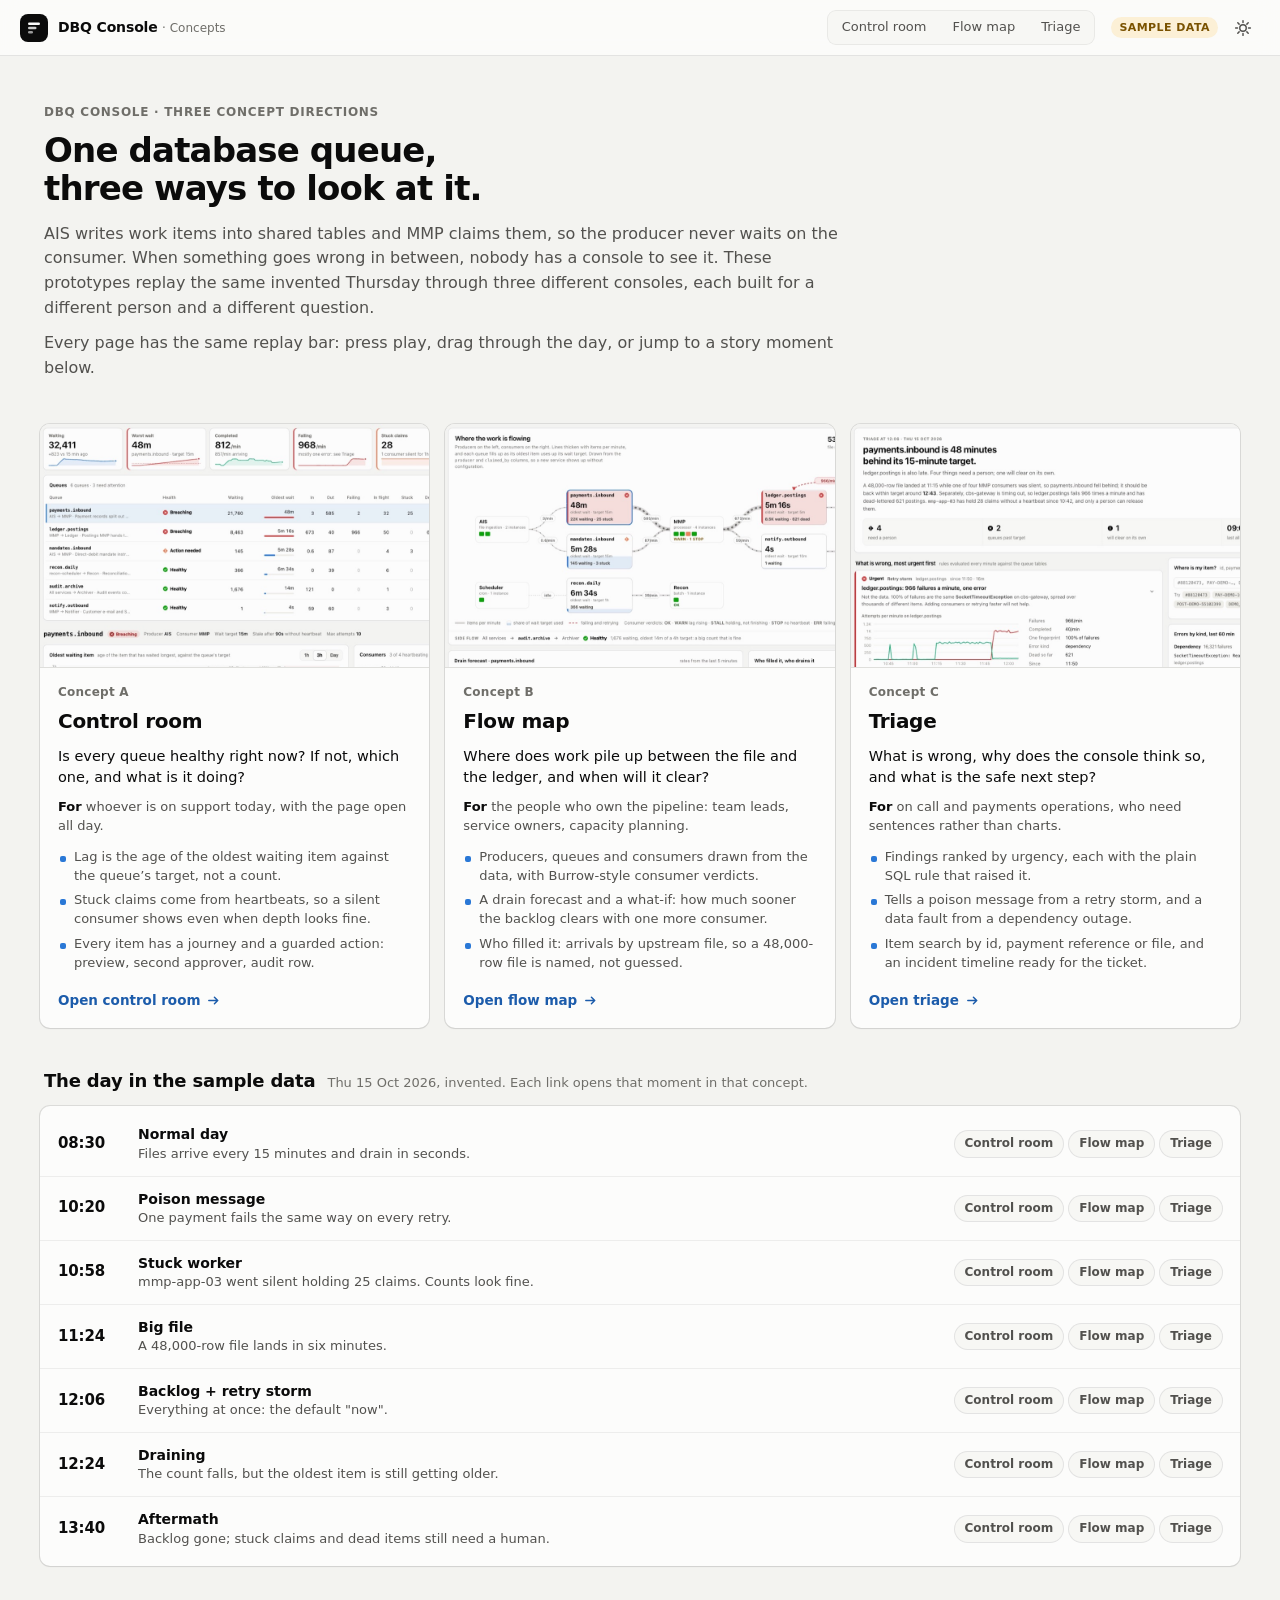
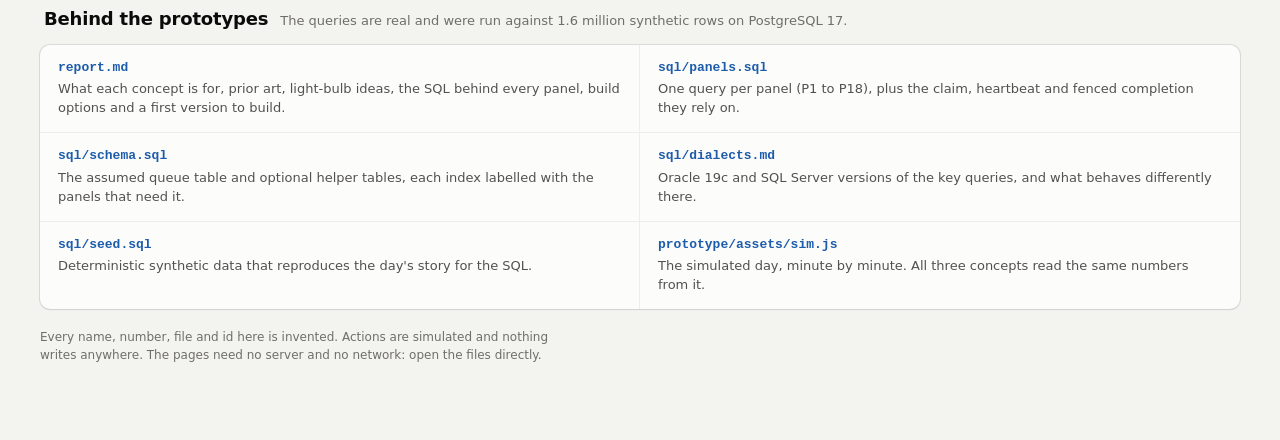
==== index.html @ be5555a3 "feat: publish DBQ dashboard prototype" ====
<!doctype html>
<html lang="en">
<head>
<meta charset="utf-8">
<meta name="viewport" content="width=device-width, initial-scale=1">
<title>DBQ Console Concepts</title>
<script>try { var t = localStorage.getItem('dbq-theme'); if (t) document.documentElement.dataset.theme = t; } catch (e) {}</script>
<link rel="stylesheet" href="assets/dbq.css">
<style>
  .page { max-width: 1240px; }
  .hero { padding: 28px 4px 8px; max-width: 820px; }
  .eyebrow { font-size: 12px; font-weight: 620; letter-spacing: 0.06em; text-transform: uppercase; color: var(--ink-3); margin: 0 0 10px; }
  .hero h1 { font-size: 34px; line-height: 1.12; letter-spacing: -0.025em; font-weight: 680; margin: 0 0 14px; text-wrap: balance; }
  .lede { font-size: 16px; line-height: 1.55; color: var(--ink-2); margin: 0 0 10px; }
  .lede code, .row-d code { font-family: var(--mono); font-size: 0.9em; }

  .concepts { display: grid; grid-template-columns: repeat(3, minmax(0, 1fr)); gap: 16px; margin-top: 26px; }
  .concept { display: flex; flex-direction: column; overflow: hidden; color: var(--ink); }
  .concept:hover { text-decoration: none; box-shadow: var(--shadow-pop); }
  .concept:focus-visible { outline: 2px solid var(--accent); outline-offset: 2px; }
  .thumb { position: relative; aspect-ratio: 16 / 10; background: var(--surface-2); border-bottom: 1px solid var(--line); overflow: hidden; }
  .thumb img { position: absolute; inset: 0; width: 100%; height: 100%; object-fit: cover; object-position: top left; display: block; }
  .thumb .t-dark { display: none; }
  :root[data-theme="dark"] .thumb .t-dark { display: block; }
  :root[data-theme="dark"] .thumb .t-light { display: none; }
  @media (prefers-color-scheme: dark) {
    :root:where(:not([data-theme="light"])) .thumb .t-dark { display: block; }
    :root:where(:not([data-theme="light"])) .thumb .t-light { display: none; }
  }
  .c-body { padding: 16px 18px 18px; display: flex; flex-direction: column; gap: 10px; flex: 1; }
  .c-tag { font-size: 12px; font-weight: 620; color: var(--ink-3); letter-spacing: 0.02em; }
  .c-name { font-size: 20px; font-weight: 670; letter-spacing: -0.015em; margin: -4px 0 0; }
  .c-q { font-size: 14.5px; line-height: 1.45; margin: 0; color: var(--ink); }
  .c-for { font-size: 13px; color: var(--ink-2); margin: 0; line-height: 1.45; }
  .c-for b { color: var(--ink); font-weight: 600; }
  .c-list { margin: 2px 0 0; padding: 0; list-style: none; display: flex; flex-direction: column; gap: 6px; }
  .c-list li { position: relative; padding-left: 16px; font-size: 13px; line-height: 1.45; color: var(--ink-2); }
  .c-list li::before { content: ""; position: absolute; left: 2px; top: 0.6em; width: 6px; height: 6px; border-radius: 2px; background: var(--accent); }
  .c-open { margin-top: auto; padding-top: 8px; display: inline-flex; align-items: center; gap: 6px; font-size: 13.5px; font-weight: 620; color: var(--accent-ink); }
  .c-open svg { width: 15px; height: 15px; transition: transform .15s; }
  .concept:hover .c-open svg { transform: translateX(3px); }

  .sec-h { display: flex; align-items: baseline; gap: 12px; flex-wrap: wrap; margin: 40px 4px 12px; }
  .sec-h h2 { font-size: 18px; font-weight: 660; letter-spacing: -0.01em; margin: 0; }
  .sec-h p { margin: 0; font-size: 13px; color: var(--ink-3); }

  .story { padding: 6px 0; }
  .moment { display: grid; grid-template-columns: 64px minmax(0, 1fr) auto; gap: 4px 16px; align-items: center; padding: 12px 18px; border-top: 1px solid var(--line-2); }
  .moment:first-child { border-top: 0; }
  .m-time { font-size: 15px; font-weight: 650; font-variant-numeric: tabular-nums; letter-spacing: -0.01em; }
  .m-label { font-size: 14px; font-weight: 620; }
  .m-blurb { font-size: 13px; color: var(--ink-2); line-height: 1.45; }
  .m-links { display: flex; gap: 6px; }
  .m-links a { font-size: 12px; font-weight: 560; padding: 4px 10px; border-radius: 999px; color: var(--ink-2); background: var(--surface-2); box-shadow: 0 0 0 1px var(--line); white-space: nowrap; }
  .m-links a:hover { text-decoration: none; color: var(--ink); background: var(--surface-3); }

  .files { display: grid; grid-template-columns: repeat(2, minmax(0, 1fr)); gap: 0; }
  .file { display: flex; flex-direction: column; gap: 3px; padding: 14px 18px; border-top: 1px solid var(--line-2); color: var(--ink); }
  .file:nth-child(-n+2) { border-top: 0; }
  .file:nth-child(odd) { border-right: 1px solid var(--line-2); }
  .file:hover { text-decoration: none; background: var(--surface-2); }
  .f-name { font-family: var(--mono); font-size: 13px; font-weight: 600; color: var(--accent-ink); }
  .f-d { font-size: 13px; color: var(--ink-2); line-height: 1.45; }

  @media (max-width: 1020px) {
    .concepts { grid-template-columns: minmax(0, 1fr); max-width: 640px; }
  }
  @media (max-width: 760px) {
    .hero { padding-top: 12px; }
    .hero h1 { font-size: 27px; }
    .lede { font-size: 15px; }
    .moment { grid-template-columns: 52px minmax(0, 1fr); padding: 12px 14px; }
    .m-links { grid-column: 2; margin-top: 4px; flex-wrap: wrap; }
    .files { grid-template-columns: minmax(0, 1fr); }
    .file:nth-child(2) { border-top: 1px solid var(--line-2); }
    .file:nth-child(odd) { border-right: 0; }
    .file { padding: 12px 14px; }
  }
</style>
</head>
<body>
<main class="page" id="main">
  <section class="hero">
    <p class="eyebrow">DBQ Console · three concept directions</p>
    <h1>One database queue, three ways to look at it.</h1>
    <p class="lede">AIS writes work items into shared tables and MMP claims them, so the producer never waits on the consumer. When something goes wrong in between, nobody has a console to see it. These prototypes replay the same invented Thursday through three different consoles, each built for a different person and a different question.</p>
    <p class="lede">Every page has the same replay bar: press play, drag through the day, or jump to a story moment below.</p>
  </section>

  <section class="concepts" id="concepts" aria-label="Concepts"></section>

  <div class="sec-h"><h2>The day in the sample data</h2><p>Thu 15 Oct 2026, invented. Each link opens that moment in that concept.</p></div>
  <section class="card story" id="story" aria-label="Story moments"></section>

  <div class="sec-h"><h2>Behind the prototypes</h2><p>The queries are real and were run against 1.6 million synthetic rows on PostgreSQL 17.</p></div>
  <section class="card files" aria-label="Files">
    <a class="file" href="report.md"><span class="f-name">report.md</span><span class="f-d">What each concept is for, prior art, light-bulb ideas, the SQL behind every panel, build options and a first version to build.</span></a>
    <a class="file" href="sql/panels.sql"><span class="f-name">sql/panels.sql</span><span class="f-d">One query per panel (P1 to P18), plus the claim, heartbeat and fenced completion they rely on.</span></a>
    <a class="file" href="sql/schema.sql"><span class="f-name">sql/schema.sql</span><span class="f-d">The assumed queue table and optional helper tables, each index labelled with the panels that need it.</span></a>
    <a class="file" href="sql/dialects.md"><span class="f-name">sql/dialects.md</span><span class="f-d">Oracle 19c and SQL Server versions of the key queries, and what behaves differently there.</span></a>
    <a class="file" href="sql/seed.sql"><span class="f-name">sql/seed.sql</span><span class="f-d">Deterministic synthetic data that reproduces the day's story for the SQL.</span></a>
    <a class="file" href="assets/sim.js"><span class="f-name">prototype/assets/sim.js</span><span class="f-d">The simulated day, minute by minute. All three concepts read the same numbers from it.</span></a>
  </section>

  <p class="footnote" style="margin-top:20px">Every name, number, file and id here is invented. Actions are simulated and nothing writes anywhere. The pages need no server and no network: open the files directly.</p>
</main>

<script src="assets/sim.js"></script>
<script src="assets/ui.js"></script>
<script>
(function () {
  var D = window.DBQ, U = window.DBQUI, esc = U.esc;

  var CONCEPTS = [
    { id: 'console', href: 'console.html', tag: 'Concept A', name: 'Control room',
      q: 'Is every queue healthy right now? If not, which one, and what is it doing?',
      who: 'whoever is on support today, with the page open all day.',
      points: ['Lag is the age of the oldest waiting item against the queue’s target, not a count.',
               'Stuck claims come from heartbeats, so a silent consumer shows even when depth looks fine.',
               'Every item has a journey and a guarded action: preview, second approver, audit row.'] },
    { id: 'flow', href: 'flow.html', tag: 'Concept B', name: 'Flow map',
      q: 'Where does work pile up between the file and the ledger, and when will it clear?',
      who: 'the people who own the pipeline: team leads, service owners, capacity planning.',
      points: ['Producers, queues and consumers drawn from the data, with Burrow-style consumer verdicts.',
               'A drain forecast and a what-if: how much sooner the backlog clears with one more consumer.',
               'Who filled it: arrivals by upstream file, so a 48,000-row file is named, not guessed.'] },
    { id: 'triage', href: 'triage.html', tag: 'Concept C', name: 'Triage',
      q: 'What is wrong, why does the console think so, and what is the safe next step?',
      who: 'on call and payments operations, who need sentences rather than charts.',
      points: ['Findings ranked by urgency, each with the plain SQL rule that raised it.',
               'Tells a poison message from a retry storm, and a data fault from a dependency outage.',
               'Item search by id, payment reference or file, and an incident timeline ready for the ticket.'] }
  ];

  U.$('#concepts').innerHTML = CONCEPTS.map(function (c) {
    return '<a class="card concept" href="' + c.href + '">' +
      '<div class="thumb"><img class="t-light" src="assets/thumb-' + c.id + '-light.jpg" alt="" width="960" height="600" loading="lazy">' +
      '<img class="t-dark" src="assets/thumb-' + c.id + '-dark.jpg" alt="" width="960" height="600" loading="lazy"></div>' +
      '<div class="c-body"><span class="c-tag">' + esc(c.tag) + '</span><h2 class="c-name">' + esc(c.name) + '</h2>' +
      '<p class="c-q">' + esc(c.q) + '</p>' +
      '<p class="c-for"><b>For</b> ' + esc(c.who) + '</p>' +
      '<ul class="c-list">' + c.points.map(function (p) { return '<li>' + esc(p) + '</li>'; }).join('') + '</ul>' +
      '<span class="c-open">Open ' + esc(c.name.toLowerCase()) + U.ICON.arrow + '</span></div></a>';
  }).join('');

  U.$('#story').innerHTML = D.CHAPTERS.map(function (ch) {
    var t = D.clock(ch.m);
    return '<div class="moment"><span class="m-time">' + t + '</span>' +
      '<div><div class="m-label">' + esc(ch.label) + '</div><div class="m-blurb">' + esc(ch.blurb) + '</div></div>' +
      '<div class="m-links">' + CONCEPTS.map(function (c) {
        return '<a href="' + c.href + '#t=' + encodeURIComponent(t) + '" aria-label="' + esc(c.name + ' at ' + t) + '">' + esc(c.name) + '</a>';
      }).join('') + '</div></div>';
  }).join('');

  var top = document.createElement('header');
  top.className = 'topbar';
  top.innerHTML =
    '<a class="brand" href="index.html" aria-label="DBQ Console concepts home"><span class="brand-mark">' + U.ICON.brand + '</span>' +
    '<span><span class="brand-name">DBQ Console</span> <span class="brand-sub">· Concepts</span></span></a>' +
    '<nav class="concept-nav" aria-label="Concepts">' + CONCEPTS.map(function (c) {
      return '<a href="' + c.href + '"><span class="lbl-long">' + esc(c.name) + '</span></a>';
    }).join('') + '</nav>' +
    '<div class="top-actions"><span class="demo-chip" title="Every name, number and file here is invented">Sample data</span>' +
    '<button class="icon-btn" type="button" id="themeBtn" aria-label="Toggle light or dark theme">' + U.ICON.sun + U.ICON.moon + '</button></div>';
  document.body.insertBefore(top, document.body.firstChild);
  if (matchMedia('(max-width: 560px)').matches) {
    U.$$('.concept-nav a', top).forEach(function (a, i) { a.querySelector('.lbl-long').textContent = ['Console', 'Flow', 'Triage'][i]; });
  }
  U.$('#themeBtn').addEventListener('click', function () {
    var root = document.documentElement;
    var dark = root.dataset.theme ? root.dataset.theme === 'dark' : matchMedia('(prefers-color-scheme: dark)').matches;
    root.dataset.theme = dark ? 'light' : 'dark';
    try { localStorage.setItem('dbq-theme', root.dataset.theme); } catch (e) { /* storage unavailable */ }
  });
})();
</script>
</body>
</html>
---- assets/dbq.css ----
/* DBQ console prototypes: shared tokens and components.
   Palette roles follow the dataviz reference palette (validated light and dark). */

:root {
  color-scheme: light;
  --page: #f3f3f0;
  --surface: #fcfcfb;
  --surface-2: #f7f7f4;
  --surface-3: #eeede8;
  --ink: #0b0b0b;
  --ink-2: #52514e;
  --ink-3: #6f6e69;
  --axis-ink: #898781;
  --line: rgba(11, 11, 11, 0.10);
  --line-2: rgba(11, 11, 11, 0.06);
  --grid: #e7e6e0;
  --axis: #c3c2b7;
  --accent: #2a78d6;
  --accent-ink: #1c5cab;
  --accent-wash: rgba(42, 120, 214, 0.10);
  --s1: #2a78d6; --s2: #eb6834; --s3: #1baf7a; --s4: #eda100;
  --s5: #e87ba4; --s6: #008300; --s7: #6250d6; --s8: #e34948;
  --good: #0ca30c; --warning: #fab219; --serious: #ec835a; --critical: #d03b3b; --info: #2a78d6;
  --good-ink: #006300; --warning-ink: #7a5200; --serious-ink: #9a3d17; --critical-ink: #a62626; --info-ink: #1c5cab;
  --good-wash: rgba(12, 163, 12, 0.10); --warning-wash: rgba(250, 178, 25, 0.16);
  --serious-wash: rgba(236, 131, 90, 0.15); --critical-wash: rgba(208, 59, 59, 0.10); --info-wash: rgba(42, 120, 214, 0.09);
  --shadow: 0 1px 2px rgba(20, 20, 10, 0.05), 0 0 0 1px var(--line);
  --shadow-pop: 0 10px 30px rgba(20, 20, 10, 0.14), 0 0 0 1px var(--line);
  --radius: 10px;
  --font: system-ui, -apple-system, "Segoe UI", Roboto, "Helvetica Neue", sans-serif;
  --mono: ui-monospace, "SF Mono", SFMono-Regular, Menlo, Consolas, monospace;
}
@media (prefers-color-scheme: dark) {
  :root:where(:not([data-theme="light"])) {
    color-scheme: dark;
    --page: #0d0d0d; --surface: #1a1a19; --surface-2: #151514; --surface-3: #252523;
    --ink: #f0efec; --ink-2: #c3c2b7; --ink-3: #9e9c94; --axis-ink: #898781;
    --line: rgba(255, 255, 255, 0.10); --line-2: rgba(255, 255, 255, 0.06);
    --grid: #2c2c2a; --axis: #383835;
    --accent: #3987e5; --accent-ink: #86b6ef; --accent-wash: rgba(57, 135, 229, 0.16);
    --s1: #3987e5; --s2: #d95926; --s3: #199e70; --s4: #c98500;
    --s5: #d55181; --s6: #008300; --s7: #9085e9; --s8: #e66767;
    --good-ink: #4cc24c; --warning-ink: #fab219; --serious-ink: #f09a77; --critical-ink: #f07575; --info-ink: #86b6ef;
    --good-wash: rgba(12, 163, 12, 0.16); --warning-wash: rgba(250, 178, 25, 0.14);
    --serious-wash: rgba(236, 131, 90, 0.16); --critical-wash: rgba(208, 59, 59, 0.20); --info-wash: rgba(57, 135, 229, 0.16);
    --shadow: 0 0 0 1px var(--line);
    --shadow-pop: 0 14px 40px rgba(0, 0, 0, 0.55), 0 0 0 1px var(--line);
  }
}
:root[data-theme="dark"] {
  color-scheme: dark;
  --page: #0d0d0d; --surface: #1a1a19; --surface-2: #151514; --surface-3: #252523;
  --ink: #f0efec; --ink-2: #c3c2b7; --ink-3: #9e9c94; --axis-ink: #898781;
  --line: rgba(255, 255, 255, 0.10); --line-2: rgba(255, 255, 255, 0.06);
  --grid: #2c2c2a; --axis: #383835;
  --accent: #3987e5; --accent-ink: #86b6ef; --accent-wash: rgba(57, 135, 229, 0.16);
  --s1: #3987e5; --s2: #d95926; --s3: #199e70; --s4: #c98500;
  --s5: #d55181; --s6: #008300; --s7: #9085e9; --s8: #e66767;
  --good-ink: #4cc24c; --warning-ink: #fab219; --serious-ink: #f09a77; --critical-ink: #f07575; --info-ink: #86b6ef;
  --good-wash: rgba(12, 163, 12, 0.16); --warning-wash: rgba(250, 178, 25, 0.14);
  --serious-wash: rgba(236, 131, 90, 0.16); --critical-wash: rgba(208, 59, 59, 0.20); --info-wash: rgba(57, 135, 229, 0.16);
  --shadow: 0 0 0 1px var(--line);
  --shadow-pop: 0 14px 40px rgba(0, 0, 0, 0.55), 0 0 0 1px var(--line);
}

*, *::before, *::after { box-sizing: border-box; }
html { -webkit-text-size-adjust: 100%; }
body {
  margin: 0; background: var(--page); color: var(--ink);
  font: 14px/1.45 var(--font); -webkit-font-smoothing: antialiased;
  overflow-x: hidden;
}
a { color: var(--accent-ink); text-decoration: none; }
a:hover { text-decoration: underline; }
button { font: inherit; color: inherit; }
code, .mono { font-family: var(--mono); font-size: 0.92em; }
.num { font-variant-numeric: tabular-nums; }
.muted { color: var(--ink-3); }
.ink2 { color: var(--ink-2); }
.nowrap { white-space: nowrap; }
.sr-only { position: absolute; width: 1px; height: 1px; overflow: hidden; clip: rect(0 0 0 0); white-space: nowrap; }
:focus-visible { outline: 2px solid var(--accent); outline-offset: 2px; border-radius: 4px; }

/* ---------- top bar ---------- */
.topbar {
  position: sticky; top: 0; z-index: 30;
  display: flex; align-items: center; gap: 16px;
  height: 56px; padding: 0 20px;
  background: color-mix(in srgb, var(--surface) 88%, transparent);
  backdrop-filter: saturate(1.4) blur(10px); -webkit-backdrop-filter: saturate(1.4) blur(10px);
  border-bottom: 1px solid var(--line);
}
.brand { display: flex; align-items: center; gap: 10px; min-width: 0; color: var(--ink); }
.brand:hover { text-decoration: none; }
.brand-mark { width: 28px; height: 28px; border-radius: 8px; background: var(--ink); display: grid; place-items: center; flex: none; }
.brand-mark svg { width: 16px; height: 16px; }
.brand-name { font-weight: 650; letter-spacing: -0.01em; white-space: nowrap; }
.brand-sub { color: var(--ink-3); font-size: 12px; white-space: nowrap; }
.concept-nav { display: flex; gap: 2px; padding: 3px; margin-left: auto; background: var(--surface-2); border-radius: 9px; box-shadow: inset 0 0 0 1px var(--line-2); }
.concept-nav a {
  padding: 5px 12px; border-radius: 7px; color: var(--ink-2); font-size: 13px; font-weight: 520; white-space: nowrap;
}
.concept-nav a:hover { text-decoration: none; color: var(--ink); }
.concept-nav a[aria-current="page"] { background: var(--surface); color: var(--ink); box-shadow: 0 1px 2px rgba(0,0,0,.08), 0 0 0 1px var(--line); }
.top-actions { display: flex; align-items: center; gap: 8px; }
.demo-chip {
  font-size: 11px; font-weight: 600; letter-spacing: 0.04em; text-transform: uppercase;
  color: var(--warning-ink); background: var(--warning-wash); padding: 3px 8px; border-radius: 999px; white-space: nowrap;
}
.icon-btn {
  width: 34px; height: 34px; display: grid; place-items: center; border-radius: 8px;
  border: 0; background: transparent; color: var(--ink-2); cursor: pointer;
}
.icon-btn:hover { background: var(--surface-3); color: var(--ink); }
.icon-btn svg { width: 18px; height: 18px; }
.theme-dark-icon { display: none; }
:root[data-theme="dark"] .theme-dark-icon { display: block; }
:root[data-theme="dark"] .theme-light-icon { display: none; }
@media (prefers-color-scheme: dark) {
  :root:where(:not([data-theme="light"])) .theme-dark-icon { display: block; }
  :root:where(:not([data-theme="light"])) .theme-light-icon { display: none; }
}

/* ---------- time bar (shared scrubber) ---------- */
.timebar {
  position: sticky; top: 56px; z-index: 25;
  background: color-mix(in srgb, var(--page) 92%, transparent);
  backdrop-filter: blur(10px); -webkit-backdrop-filter: blur(10px);
  border-bottom: 1px solid var(--line-2);
}
.timebar-inner { max-width: 1440px; margin: 0 auto; padding: 10px 20px 10px; display: grid; grid-template-columns: auto 1fr; gap: 6px 16px; align-items: center; }
.tb-now { display: flex; align-items: center; gap: 10px; grid-row: span 2; }
.play-btn {
  width: 36px; height: 36px; border-radius: 999px; border: 0; cursor: pointer;
  background: var(--ink); color: var(--surface); display: grid; place-items: center; flex: none;
}
.play-btn svg { width: 14px; height: 14px; }
.tb-clock { display: flex; flex-direction: column; line-height: 1.1; }
.tb-time { font-size: 22px; font-weight: 650; letter-spacing: -0.02em; font-variant-numeric: tabular-nums; }
.tb-date { font-size: 11.5px; color: var(--ink-3); white-space: nowrap; }
.tb-live { display: inline-flex; align-items: center; gap: 5px; font-size: 11px; font-weight: 600; color: var(--ink-3); }
.tb-live i { width: 7px; height: 7px; border-radius: 50%; background: var(--axis); display: inline-block; }
.tb-live.on i { background: var(--good); box-shadow: 0 0 0 3px var(--good-wash); }
.scrub { position: relative; height: 30px; }
.scrub svg { position: absolute; inset: 0; width: 100%; height: 100%; display: block; }
.scrub input[type=range] {
  position: absolute; inset: 0; width: 100%; height: 100%; margin: 0; background: transparent;
  -webkit-appearance: none; appearance: none; cursor: pointer;
}
.scrub input[type=range]::-webkit-slider-runnable-track { height: 100%; background: transparent; }
.scrub input[type=range]::-webkit-slider-thumb {
  -webkit-appearance: none; width: 14px; height: 30px; border-radius: 5px; margin-top: 0;
  background: var(--surface); border: 2px solid var(--ink); box-shadow: 0 1px 4px rgba(0,0,0,.25);
}
.scrub input[type=range]::-moz-range-track { background: transparent; }
.scrub input[type=range]::-moz-range-thumb { width: 10px; height: 26px; border-radius: 5px; background: var(--surface); border: 2px solid var(--ink); }
.chapters { display: flex; gap: 6px; overflow-x: auto; scrollbar-width: none; padding: 1px; margin: 0 -1px; }
.chapters::-webkit-scrollbar { display: none; }
.chip {
  flex: none; display: inline-flex; align-items: center; gap: 6px;
  padding: 3px 10px; border-radius: 999px; font-size: 12px; font-weight: 520; white-space: nowrap;
  border: 0; background: var(--surface); color: var(--ink-2); cursor: pointer; box-shadow: 0 0 0 1px var(--line);
}
.chip:hover { color: var(--ink); background: var(--surface-3); }
.chip[aria-pressed="true"] { background: var(--ink); color: var(--surface); box-shadow: none; }
.chip .chip-t { font-variant-numeric: tabular-nums; opacity: 0.7; }

/* ---------- layout ---------- */
.page { max-width: 1440px; margin: 0 auto; padding: 20px 20px 64px; }
.grid { display: grid; gap: 16px; }
.card { background: var(--surface); border-radius: var(--radius); box-shadow: var(--shadow); min-width: 0; }
.card-h { display: flex; align-items: center; gap: 10px; padding: 14px 16px 0; min-height: 42px; }
.card-t { font-size: 13.5px; font-weight: 640; margin: 0; letter-spacing: -0.005em; }
.card-sub { font-size: 12px; color: var(--ink-3); }
.card-h .spacer { flex: 1; }
@media (max-width: 760px) {
  .card-h { flex-wrap: wrap; row-gap: 2px; }
  .card-h > .card-sub { flex-basis: 100%; }
  .card-h > .spacer { display: none; }
}
.card-b { padding: 12px 16px 16px; }
.eyebrow { font-size: 11px; font-weight: 640; letter-spacing: 0.06em; text-transform: uppercase; color: var(--ink-3); }
h1, h2, h3 { margin: 0; letter-spacing: -0.015em; }

/* ---------- status ---------- */
.status { display: inline-flex; align-items: center; gap: 6px; font-size: 12.5px; font-weight: 560; white-space: nowrap; color: var(--ink); }
.status svg { width: 15px; height: 15px; flex: none; }
.status.good svg { color: var(--good); }
.status.info svg { color: var(--info); }
.status.warning svg { color: var(--warning); }
.status.serious svg { color: var(--serious); }
.status.critical svg { color: var(--critical); }
.badge { display: inline-flex; align-items: center; gap: 5px; padding: 2px 8px 2px 6px; border-radius: 999px; font-size: 12px; font-weight: 580; white-space: nowrap; }
.badge svg { width: 14px; height: 14px; }
.badge.good { background: var(--good-wash); color: var(--good-ink); }
.badge.info { background: var(--info-wash); color: var(--info-ink); }
.badge.warning { background: var(--warning-wash); color: var(--warning-ink); }
.badge.serious { background: var(--serious-wash); color: var(--serious-ink); }
.badge.critical { background: var(--critical-wash); color: var(--critical-ink); }
.badge.neutral { background: var(--surface-3); color: var(--ink-2); }
.dot { width: 8px; height: 8px; border-radius: 50%; display: inline-block; flex: none; }

/* ---------- buttons, inputs ---------- */
.btn {
  display: inline-flex; align-items: center; justify-content: center; gap: 6px;
  height: 32px; padding: 0 12px; border-radius: 8px; border: 0; cursor: pointer;
  background: var(--surface); color: var(--ink); font-size: 13px; font-weight: 560; white-space: nowrap;
  box-shadow: 0 0 0 1px var(--line), 0 1px 1px rgba(0,0,0,.04);
}
.btn:hover { background: var(--surface-3); }
.btn svg { width: 15px; height: 15px; }
.btn.primary { background: var(--ink); color: var(--surface); box-shadow: none; }
.btn.primary:hover { opacity: 0.9; }
.btn.danger { background: var(--critical); color: #fff; box-shadow: none; }
.btn.ghost { background: transparent; box-shadow: none; color: var(--ink-2); }
.btn.ghost:hover { background: var(--surface-3); color: var(--ink); }
.btn.sm { height: 28px; padding: 0 10px; font-size: 12.5px; }
.btn[disabled] { opacity: 0.45; cursor: not-allowed; }
.seg { display: inline-flex; padding: 2px; gap: 2px; border-radius: 8px; background: var(--surface-2); box-shadow: inset 0 0 0 1px var(--line-2); }
.seg button { border: 0; background: transparent; padding: 4px 10px; border-radius: 6px; font-size: 12.5px; font-weight: 540; color: var(--ink-2); cursor: pointer; white-space: nowrap; }
.seg button[aria-pressed="true"] { background: var(--surface); color: var(--ink); box-shadow: 0 1px 2px rgba(0,0,0,.08), 0 0 0 1px var(--line); }
.input {
  height: 32px; padding: 0 10px; border-radius: 8px; border: 0; background: var(--surface);
  box-shadow: inset 0 0 0 1px var(--line); color: var(--ink); font: inherit; font-size: 13px; min-width: 0;
}
.input:focus { outline: 2px solid var(--accent); outline-offset: -1px; }
textarea.input { height: auto; padding: 8px 10px; resize: vertical; }

/* ---------- tables ---------- */
.table-wrap { overflow-x: auto; }
table.t { width: 100%; border-collapse: separate; border-spacing: 0; font-size: 13px; }
table.t th {
  text-align: left; font-size: 11.5px; font-weight: 600; color: var(--ink-3); white-space: nowrap;
  padding: 8px 10px; border-bottom: 1px solid var(--line); background: var(--surface);
}
table.t td { padding: 9px 10px; border-bottom: 1px solid var(--line-2); vertical-align: middle; }
table.t tr:last-child td { border-bottom: 0; }
table.t th.r, table.t td.r { text-align: right; }
table.t td.r { font-variant-numeric: tabular-nums; }
table.t tbody tr.clickable { cursor: pointer; }
table.t tbody tr.clickable:hover td { background: var(--surface-2); }
table.t tbody tr[aria-selected="true"] td { background: var(--accent-wash); }
table.t tbody tr[aria-selected="true"] td:first-child { box-shadow: inset 3px 0 0 var(--accent); }

/* ---------- charts ---------- */
.chart { position: relative; width: 100%; }
.chart svg { display: block; width: 100%; overflow: visible; }
.chart .tick { font-size: 10.5px; fill: var(--axis-ink); font-variant-numeric: tabular-nums; }
.chart .gridline { stroke: var(--grid); stroke-width: 1; shape-rendering: crispEdges; }
.chart .baseline { stroke: var(--axis); stroke-width: 1; shape-rendering: crispEdges; }
.chart .threshold { stroke: var(--critical); stroke-width: 1.5; stroke-dasharray: 4 3; }
.chart .threshold-label { font-size: 10.5px; font-weight: 600; fill: var(--critical-ink); }
.chart .now-line { stroke: var(--ink); stroke-width: 1; opacity: 0.35; }
.chart .xhair { stroke: var(--ink); stroke-width: 1; opacity: 0.55; pointer-events: none; }
.chart .marker-line { stroke: var(--ink-3); stroke-width: 1; opacity: 0.6; }
.chart .marker-label { font-size: 10px; fill: var(--ink-3); font-weight: 560; }
.legend { display: flex; flex-wrap: wrap; gap: 4px 14px; font-size: 12px; color: var(--ink-2); }
.legend span { display: inline-flex; align-items: center; gap: 6px; white-space: nowrap; }
.legend i { width: 10px; height: 10px; border-radius: 3px; display: inline-block; }
.legend i.line { height: 2px; width: 14px; border-radius: 1px; }
.legend i.dash { height: 0; width: 14px; border-top: 2px dashed var(--critical); border-radius: 0; }
.spark { display: block; overflow: visible; }

.tip {
  position: fixed; z-index: 100; pointer-events: none; min-width: 150px; max-width: 280px;
  background: var(--surface); color: var(--ink); border-radius: 9px; box-shadow: var(--shadow-pop);
  padding: 8px 10px; font-size: 12px; opacity: 0; transform: translateY(2px); transition: opacity .08s, transform .08s;
}
.tip.on { opacity: 1; transform: none; }
.tip-h { font-size: 11px; color: var(--ink-3); margin-bottom: 4px; font-variant-numeric: tabular-nums; }
.tip-row { display: grid; grid-template-columns: 14px auto 1fr; align-items: center; gap: 6px; padding: 1px 0; }
.tip-row b { font-weight: 650; font-variant-numeric: tabular-nums; }
.tip-row span { color: var(--ink-3); text-align: right; white-space: nowrap; }
.tip-row i { height: 2px; width: 12px; border-radius: 1px; display: block; }

/* ---------- drawer / sheet ---------- */
.scrim { position: fixed; inset: 0; background: rgba(0,0,0,.28); z-index: 60; opacity: 0; pointer-events: none; transition: opacity .15s; }
.scrim.on { opacity: 1; pointer-events: auto; }
.drawer {
  position: fixed; top: 0; right: 0; bottom: 0; z-index: 70; width: min(520px, 100vw);
  background: var(--surface); box-shadow: var(--shadow-pop); transform: translateX(104%); transition: transform .2s ease;
  display: flex; flex-direction: column;
}
.drawer.on { transform: none; }
.drawer-h { display: flex; align-items: flex-start; gap: 10px; padding: 16px 18px 12px; border-bottom: 1px solid var(--line); }
.drawer-b { padding: 16px 18px 28px; overflow-y: auto; flex: 1; }
.modal {
  position: fixed; z-index: 80; left: 50%; top: 50%; width: min(560px, calc(100vw - 32px)); max-height: calc(100vh - 48px); overflow: auto;
  transform: translate(-50%, -48%); opacity: 0; pointer-events: none; transition: opacity .15s, transform .15s;
  background: var(--surface); border-radius: 14px; box-shadow: var(--shadow-pop);
}
.modal.on { opacity: 1; pointer-events: auto; transform: translate(-50%, -50%); }
.modal-h { padding: 18px 20px 6px; }
.modal-b { padding: 6px 20px 8px; }
.modal-f { display: flex; justify-content: flex-end; gap: 8px; padding: 12px 20px 18px; flex-wrap: wrap; }
.sql {
  font-family: var(--mono); font-size: 11.5px; line-height: 1.55; white-space: pre; overflow-x: auto;
  background: var(--surface-2); border-radius: 8px; padding: 10px 12px; color: var(--ink-2); box-shadow: inset 0 0 0 1px var(--line-2); margin: 0;
}
.sql .kw { color: var(--accent-ink); font-weight: 600; }
.sql .cm { color: var(--ink-3); font-style: italic; }
.toast {
  position: fixed; left: 50%; bottom: 24px; transform: translate(-50%, 20px); z-index: 120; opacity: 0; pointer-events: none;
  background: var(--ink); color: var(--surface); padding: 10px 14px; border-radius: 10px; font-size: 13px; font-weight: 520;
  transition: opacity .15s, transform .15s; max-width: calc(100vw - 32px); box-shadow: 0 8px 24px rgba(0,0,0,.25);
}
.toast.on { opacity: 1; transform: translate(-50%, 0); }

/* ---------- misc ---------- */
.kv { display: grid; grid-template-columns: auto 1fr; gap: 6px 14px; font-size: 13px; }
.kv dt { color: var(--ink-3); white-space: nowrap; }
.kv dd { margin: 0; min-width: 0; overflow-wrap: anywhere; }
.meter { height: 6px; border-radius: 3px; background: var(--surface-3); overflow: hidden; position: relative; }
.meter > i { position: absolute; left: 0; top: 0; bottom: 0; border-radius: 3px; display: block; }
.footnote { font-size: 12px; color: var(--ink-3); max-width: 70ch; }

@media (max-width: 980px) {
  .brand-sub { display: none; }
}
@media (max-width: 760px) {
  .topbar { padding: 0 12px; gap: 8px; height: 52px; }
  .timebar { top: 52px; }
  .demo-chip { display: none; }
  .concept-nav a { padding: 5px 8px; font-size: 12.5px; }
  .timebar-inner { padding: 8px 16px; gap: 6px 12px; }
  .tb-time { font-size: 19px; }
  .page { padding: 14px 16px 56px; }
  .brand-name { display: none; }
}
@media (max-width: 420px) {
  .concept-nav a { padding: 5px 7px; font-size: 12px; }
  .tb-date { display: none; }
}
@media (prefers-reduced-motion: reduce) {
  *, *::before, *::after { transition: none !important; animation: none !important; }
}

/* item journey and guarded actions (shared by all concepts) */
.journey { list-style: none; margin: 4px 0 0; padding: 0; position: relative; }
.journey li { position: relative; padding: 0 0 14px 22px; font-size: 13px; }
.journey li::before { content: ""; position: absolute; left: 5px; top: 6px; bottom: -6px; width: 2px; background: var(--line); }
.journey li:last-child::before { display: none; }
.journey li::after { content: ""; position: absolute; left: 1px; top: 4px; width: 10px; height: 10px; border-radius: 50%; background: var(--surface); box-shadow: inset 0 0 0 2px var(--axis); }
.journey li.ok::after { box-shadow: inset 0 0 0 2px var(--good); }
.journey li.bad::after { background: var(--critical); box-shadow: none; }
.journey li.warn::after { background: var(--serious); box-shadow: none; }
.journey li.now::after { background: var(--accent); box-shadow: 0 0 0 3px var(--accent-wash); }
.journey .jt { font-family: var(--mono); font-size: 11.5px; color: var(--ink-3); }
.journey .jd { color: var(--ink-2); font-size: 12px; }
.section-t { font-size: 12px; font-weight: 640; color: var(--ink-3); text-transform: uppercase; letter-spacing: 0.05em; margin: 18px 0 8px; }
.action-row { display: flex; gap: 8px; flex-wrap: wrap; }
.guard { display: grid; gap: 10px; }
.guard label { font-size: 12.5px; color: var(--ink-2); display: grid; gap: 4px; }
.check { display: flex !important; gap: 8px; align-items: flex-start; grid-template-columns: none !important; }
.check input { margin-top: 3px; }
.impact { display: flex; gap: 16px; flex-wrap: wrap; padding: 10px 12px; border-radius: 8px; background: var(--surface-2); box-shadow: inset 0 0 0 1px var(--line-2); font-size: 12.5px; }
.impact b { font-size: 18px; font-weight: 650; display: block; letter-spacing: -0.01em; }
.guard-warn { display: flex; gap: 8px; align-items: flex-start; padding: 9px 12px; border-radius: 8px; background: var(--warning-wash); color: var(--warning-ink); font-size: 12.5px; font-weight: 560; }
.guard-warn svg { width: 15px; height: 15px; flex: none; margin-top: 1px; color: var(--warning); }
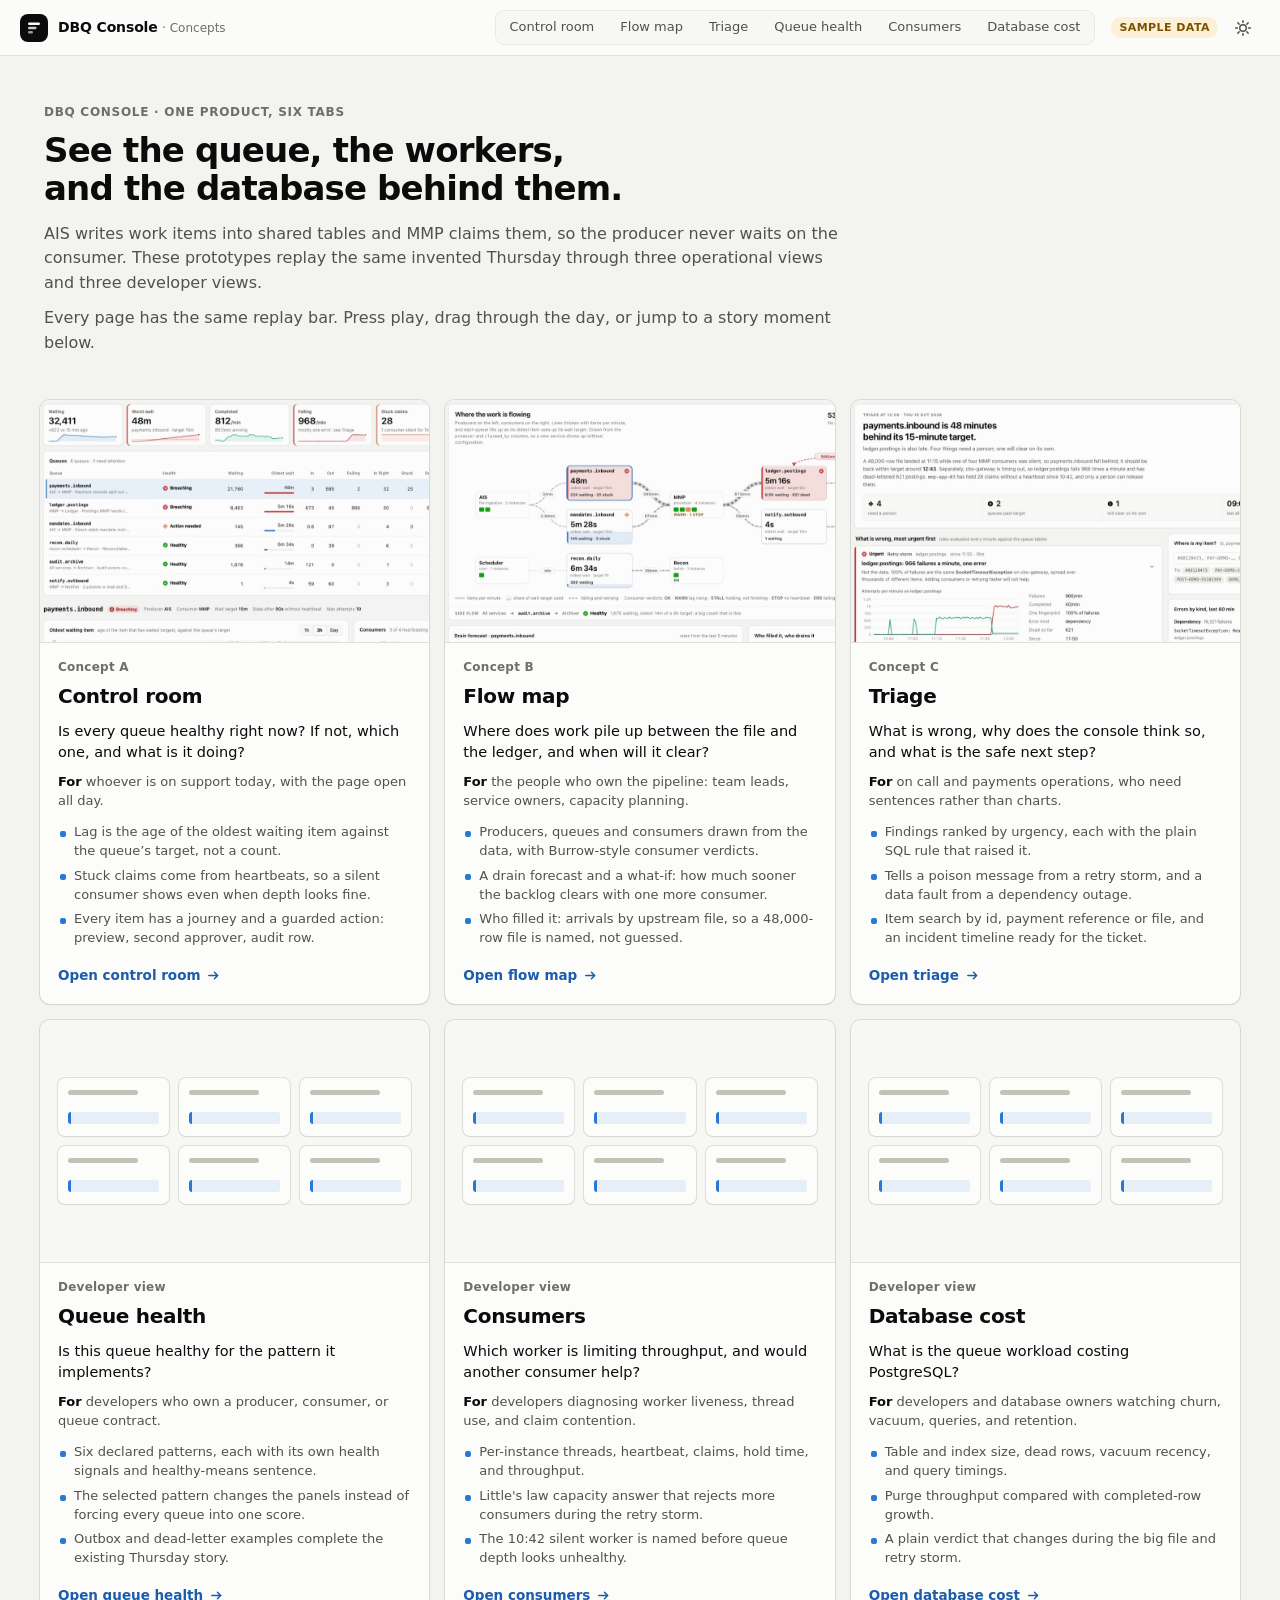
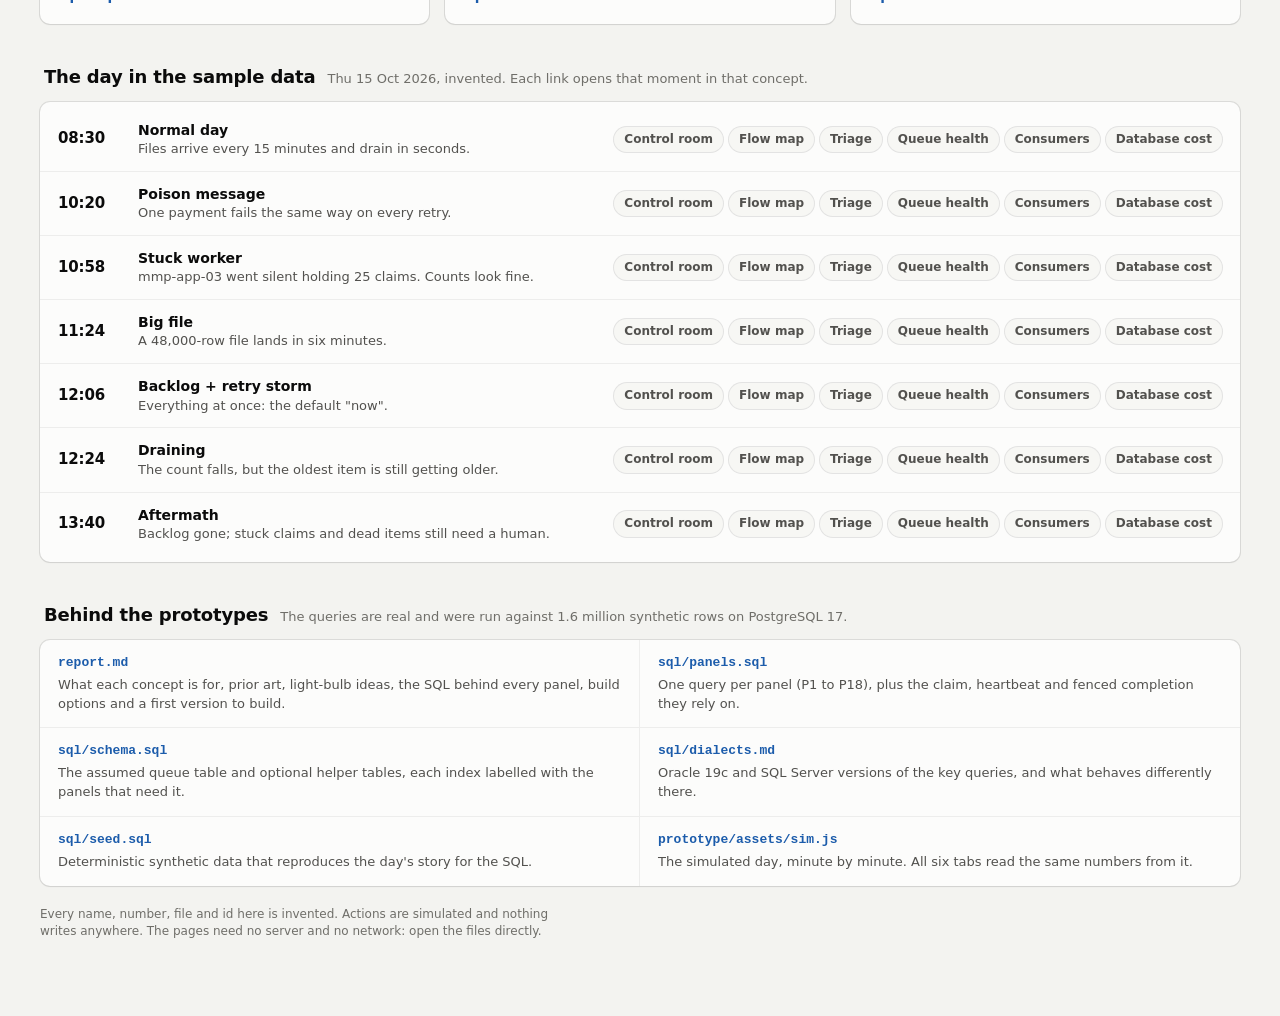
==== commit ee6b6cb8: "feat: add polished dashboard detail views" ====
--- a/index.html
+++ b/index.html
@@ -3,7 +3,7 @@
 <head>
 <meta charset="utf-8">
 <meta name="viewport" content="width=device-width, initial-scale=1">
-<title>DBQ Console Concepts</title>
+<title>DBQ Console</title>
 <script>try { var t = localStorage.getItem('dbq-theme'); if (t) document.documentElement.dataset.theme = t; } catch (e) {}</script>
 <link rel="stylesheet" href="assets/dbq.css">
 <style>
@@ -21,6 +21,10 @@
   .thumb { position: relative; aspect-ratio: 16 / 10; background: var(--surface-2); border-bottom: 1px solid var(--line); overflow: hidden; }
   .thumb img { position: absolute; inset: 0; width: 100%; height: 100%; object-fit: cover; object-position: top left; display: block; }
   .thumb .t-dark { display: none; }
+  .dev-thumb { display: grid; grid-template-columns: repeat(3, minmax(0, 1fr)); gap: 10px; align-content: center; padding: 18px; }
+  .dev-thumb span { height: 58px; border-radius: 7px; background: var(--surface); box-shadow: var(--shadow); position: relative; overflow: hidden; }
+  .dev-thumb span::before { content: ""; position: absolute; left: 10px; right: 28%; top: 12px; height: 5px; border-radius: 3px; background: var(--axis); }
+  .dev-thumb span::after { content: ""; position: absolute; left: 10px; right: 10px; bottom: 12px; height: 12px; border-radius: 3px; background: var(--accent-wash); border-left: 3px solid var(--accent); }
   :root[data-theme="dark"] .thumb .t-dark { display: block; }
   :root[data-theme="dark"] .thumb .t-light { display: none; }
   @media (prefers-color-scheme: dark) {
@@ -81,10 +85,10 @@
 <body>
 <main class="page" id="main">
   <section class="hero">
-    <p class="eyebrow">DBQ Console · three concept directions</p>
-    <h1>One database queue, three ways to look at it.</h1>
-    <p class="lede">AIS writes work items into shared tables and MMP claims them, so the producer never waits on the consumer. When something goes wrong in between, nobody has a console to see it. These prototypes replay the same invented Thursday through three different consoles, each built for a different person and a different question.</p>
-    <p class="lede">Every page has the same replay bar: press play, drag through the day, or jump to a story moment below.</p>
+    <p class="eyebrow">DBQ Console · one product, six tabs</p>
+    <h1>See the queue, the workers, and the database behind them.</h1>
+    <p class="lede">AIS writes work items into shared tables and MMP claims them, so the producer never waits on the consumer. These prototypes replay the same invented Thursday through three operational views and three developer views.</p>
+    <p class="lede">Every page has the same replay bar. Press play, drag through the day, or jump to a story moment below.</p>
   </section>
 
   <section class="concepts" id="concepts" aria-label="Concepts"></section>
@@ -99,7 +103,7 @@
     <a class="file" href="sql/schema.sql"><span class="f-name">sql/schema.sql</span><span class="f-d">The assumed queue table and optional helper tables, each index labelled with the panels that need it.</span></a>
     <a class="file" href="sql/dialects.md"><span class="f-name">sql/dialects.md</span><span class="f-d">Oracle 19c and SQL Server versions of the key queries, and what behaves differently there.</span></a>
     <a class="file" href="sql/seed.sql"><span class="f-name">sql/seed.sql</span><span class="f-d">Deterministic synthetic data that reproduces the day's story for the SQL.</span></a>
-    <a class="file" href="assets/sim.js"><span class="f-name">prototype/assets/sim.js</span><span class="f-d">The simulated day, minute by minute. All three concepts read the same numbers from it.</span></a>
+    <a class="file" href="assets/sim.js"><span class="f-name">prototype/assets/sim.js</span><span class="f-d">The simulated day, minute by minute. All six tabs read the same numbers from it.</span></a>
   </section>
 
   <p class="footnote" style="margin-top:20px">Every name, number, file and id here is invented. Actions are simulated and nothing writes anywhere. The pages need no server and no network: open the files directly.</p>
@@ -130,12 +134,31 @@
       points: ['Findings ranked by urgency, each with the plain SQL rule that raised it.',
                'Tells a poison message from a retry storm, and a data fault from a dependency outage.',
                'Item search by id, payment reference or file, and an incident timeline ready for the ticket.'] }
+    ,{ id: 'queue', href: 'queue.html', tag: 'Developer view', name: 'Queue health', thumb: false,
+      q: 'Is this queue healthy for the pattern it implements?',
+      who: 'developers who own a producer, consumer, or queue contract.',
+      points: ['Six declared patterns, each with its own health signals and healthy-means sentence.',
+               'The selected pattern changes the panels instead of forcing every queue into one score.',
+               'Outbox and dead-letter examples complete the existing Thursday story.'] }
+    ,{ id: 'consumers', href: 'consumers.html', tag: 'Developer view', name: 'Consumers', thumb: false,
+      q: 'Which worker is limiting throughput, and would another consumer help?',
+      who: 'developers diagnosing worker liveness, thread use, and claim contention.',
+      points: ['Per-instance threads, heartbeat, claims, hold time, and throughput.',
+               'Little\'s law capacity answer that rejects more consumers during the retry storm.',
+               'The 10:42 silent worker is named before queue depth looks unhealthy.'] }
+    ,{ id: 'database', href: 'database.html', tag: 'Developer view', name: 'Database cost', thumb: false,
+      q: 'What is the queue workload costing PostgreSQL?',
+      who: 'developers and database owners watching churn, vacuum, queries, and retention.',
+      points: ['Table and index size, dead rows, vacuum recency, and query timings.',
+               'Purge throughput compared with completed-row growth.',
+               'A plain verdict that changes during the big file and retry storm.'] }
   ];
 
   U.$('#concepts').innerHTML = CONCEPTS.map(function (c) {
     return '<a class="card concept" href="' + c.href + '">' +
+      (c.thumb === false ? '<div class="thumb dev-thumb" aria-hidden="true"><span></span><span></span><span></span><span></span><span></span><span></span></div>' :
       '<div class="thumb"><img class="t-light" src="assets/thumb-' + c.id + '-light.jpg" alt="" width="960" height="600" loading="lazy">' +
-      '<img class="t-dark" src="assets/thumb-' + c.id + '-dark.jpg" alt="" width="960" height="600" loading="lazy"></div>' +
+      '<img class="t-dark" src="assets/thumb-' + c.id + '-dark.jpg" alt="" width="960" height="600" loading="lazy"></div>') +
       '<div class="c-body"><span class="c-tag">' + esc(c.tag) + '</span><h2 class="c-name">' + esc(c.name) + '</h2>' +
       '<p class="c-q">' + esc(c.q) + '</p>' +
       '<p class="c-for"><b>For</b> ' + esc(c.who) + '</p>' +
@@ -164,7 +187,7 @@
     '<button class="icon-btn" type="button" id="themeBtn" aria-label="Toggle light or dark theme">' + U.ICON.sun + U.ICON.moon + '</button></div>';
   document.body.insertBefore(top, document.body.firstChild);
   if (matchMedia('(max-width: 560px)').matches) {
-    U.$$('.concept-nav a', top).forEach(function (a, i) { a.querySelector('.lbl-long').textContent = ['Console', 'Flow', 'Triage'][i]; });
+    U.$$('.concept-nav a', top).forEach(function (a, i) { a.querySelector('.lbl-long').textContent = ['Console', 'Flow', 'Triage', 'Queue', 'Workers', 'Database'][i]; });
   }
   U.$('#themeBtn').addEventListener('click', function () {
     var root = document.documentElement;
--- a/assets/dbq.css
+++ b/assets/dbq.css
@@ -96,7 +96,8 @@
 .brand-mark svg { width: 16px; height: 16px; }
 .brand-name { font-weight: 650; letter-spacing: -0.01em; white-space: nowrap; }
 .brand-sub { color: var(--ink-3); font-size: 12px; white-space: nowrap; }
-.concept-nav { display: flex; gap: 2px; padding: 3px; margin-left: auto; background: var(--surface-2); border-radius: 9px; box-shadow: inset 0 0 0 1px var(--line-2); }
+.concept-nav { display: flex; gap: 2px; padding: 3px; margin-left: auto; background: var(--surface-2); border-radius: 9px; box-shadow: inset 0 0 0 1px var(--line-2); overflow-x: auto; scrollbar-width: none; }
+.concept-nav::-webkit-scrollbar { display: none; }
 .concept-nav a {
   padding: 5px 12px; border-radius: 7px; color: var(--ink-2); font-size: 13px; font-weight: 520; white-space: nowrap;
 }
@@ -198,6 +199,18 @@
 .badge.serious { background: var(--serious-wash); color: var(--serious-ink); }
 .badge.critical { background: var(--critical-wash); color: var(--critical-ink); }
 .badge.neutral { background: var(--surface-3); color: var(--ink-2); }
+.health-tip, .state-help { position: relative; display: inline-flex; border-radius: 999px; }
+.health-tip:focus-visible, .state-help:focus-visible { outline: 2px solid var(--accent); outline-offset: 2px; }
+.health-tip::after, .state-help::after {
+  content: attr(data-health-tip); position: absolute; z-index: 30; left: 50%; bottom: calc(100% + 8px); width: max-content;
+  max-width: min(280px, calc(100vw - 24px)); padding: 7px 9px; border-radius: 7px; background: var(--ink); color: var(--surface);
+  box-shadow: 0 4px 16px rgba(0,0,0,.18); font-size: 12px; font-weight: 500; line-height: 1.35; white-space: normal;
+  opacity: 0; pointer-events: none; transform: translate(-50%, 3px); transition: opacity .12s, transform .12s;
+}
+.state-help::after { content: attr(data-state-tip); }
+.health-tip:hover::after, .health-tip:focus::after, .health-tip.tip-open::after, .state-help:hover::after, .state-help:focus::after { opacity: 1; transform: translate(-50%, 0); }
+.qcard .health-tip::after { left: auto; right: 0; transform: translateY(3px); }
+.qcard .health-tip:hover::after, .qcard .health-tip:focus::after, .qcard .health-tip.tip-open::after { transform: translateY(0); }
 .dot { width: 8px; height: 8px; border-radius: 50%; display: inline-block; flex: none; }
 
 /* ---------- buttons, inputs ---------- */
@@ -321,6 +334,7 @@
   .topbar { padding: 0 12px; gap: 8px; height: 52px; }
   .timebar { top: 52px; }
   .demo-chip { display: none; }
+  .concept-nav { max-width: calc(100vw - 100px); }
   .concept-nav a { padding: 5px 8px; font-size: 12.5px; }
   .timebar-inner { padding: 8px 16px; gap: 6px 12px; }
   .tb-time { font-size: 19px; }
